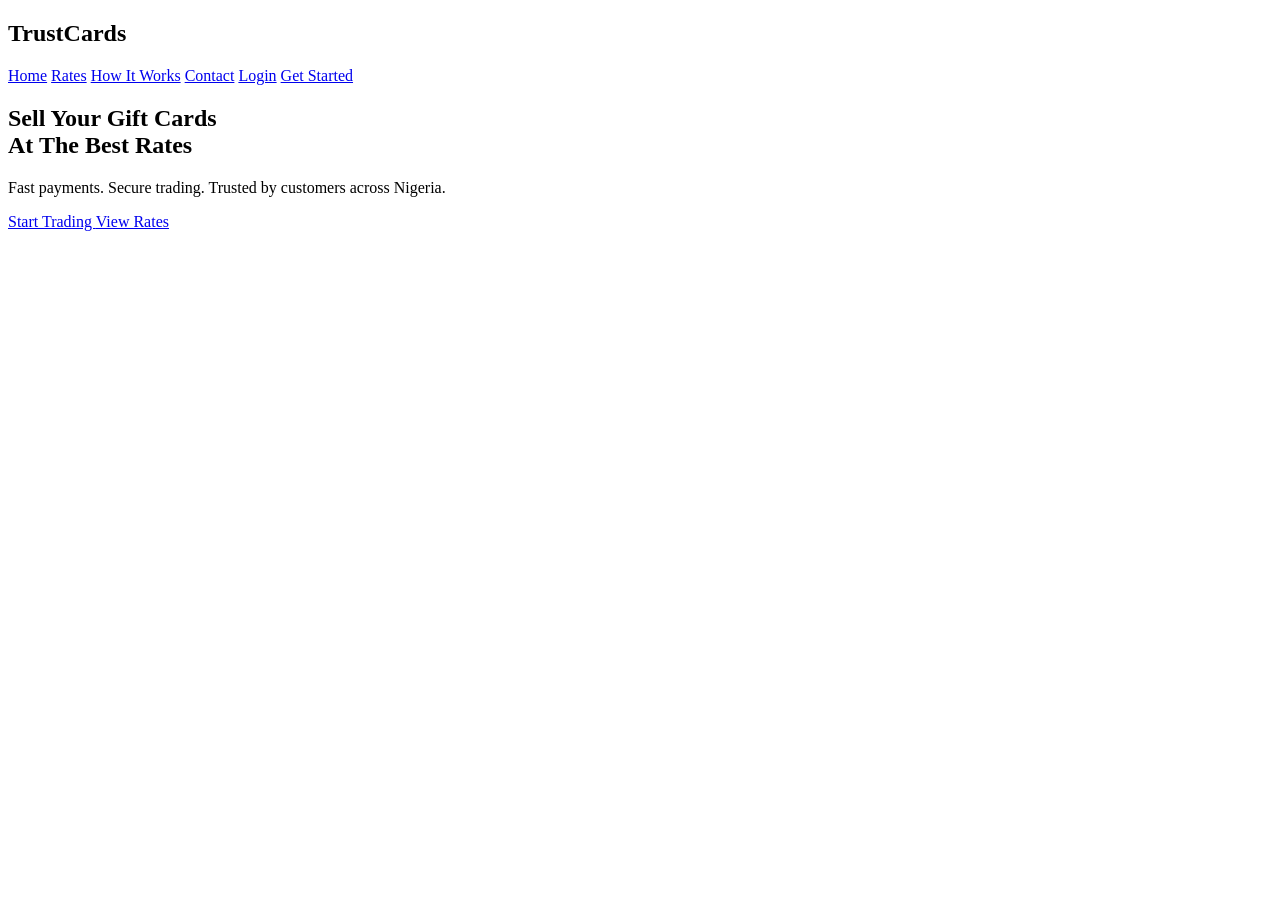
==== index.html @ 317414f0 "Create index.html" ====
<!DOCTYPE html>
<html lang="en">
<head>
    <meta charset="UTF-8">
    <meta name="viewport" content="width=device-width, initial-scale=1.0">

    <title>TrustCards | Sell Gift Cards at the Best Rates</title>

    <meta name="description" content="Sell your gift cards securely and get paid at the best rates in Nigeria.">

    <link rel="stylesheet" href="style.css">
</head>

<body>

<header class="navbar">

    <div class="container">

        <h2 class="logo">TrustCards</h2>

        <nav>

            <a href="#">Home</a>
            <a href="#">Rates</a>
            <a href="#">How It Works</a>
            <a href="#">Contact</a>

            <a href="login.html" class="login-btn">Login</a>

            <a href="register.html" class="register-btn">
                Get Started
            </a>

        </nav>

    </div>

</header>

<section class="hero">

    <div class="container">

        <h1>
            Sell Your Gift Cards
            <br>
            At The Best Rates
        </h1>

        <p>

            Fast payments.
            Secure trading.
            Trusted by customers across Nigeria.

        </p>

        <div class="hero-buttons">

            <a href="register.html" class="btn-primary">
                Start Trading
            </a>

            <a href="#" class="btn-secondary">
                View Rates
            </a>

        </div>

    </div>

</section>

<script src="app.js"></script>

</body>
</html>
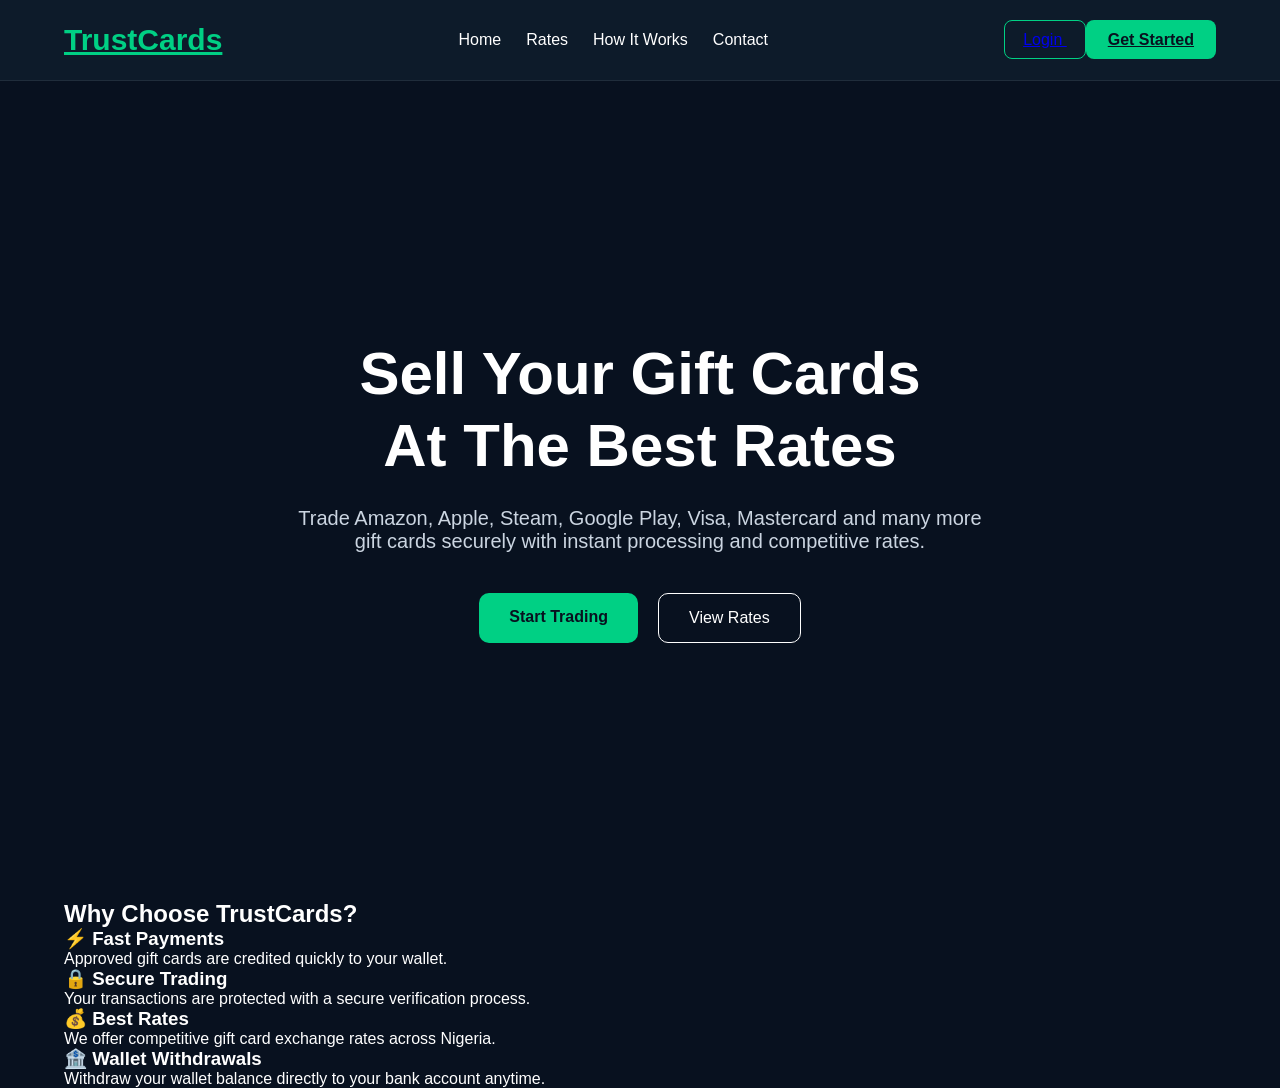
==== commit 77e01c37: "Update index.html" ====
--- a/index.html
+++ b/index.html
@@ -13,31 +13,39 @@
 
 <body>
 
+<!-- Navigation -->
 <header class="navbar">
 
     <div class="container">
 
-        <h2 class="logo">TrustCards</h2>
+        <a href="index.html" class="logo">TrustCards</a>
 
         <nav>
 
             <a href="#">Home</a>
-            <a href="#">Rates</a>
-            <a href="#">How It Works</a>
-            <a href="#">Contact</a>
+            <a href="#rates">Rates</a>
+            <a href="#how">How It Works</a>
+            <a href="#contact">Contact</a>
 
-            <a href="login.html" class="login-btn">Login</a>
+        </nav>
+
+        <div class="nav-buttons">
+
+            <a href="login.html" class="login-btn">
+                Login
+            </a>
 
             <a href="register.html" class="register-btn">
                 Get Started
             </a>
 
-        </nav>
+        </div>
 
     </div>
 
 </header>
 
+<!-- Hero -->
 <section class="hero">
 
     <div class="container">
@@ -49,11 +57,7 @@
         </h1>
 
         <p>
-
-            Fast payments.
-            Secure trading.
-            Trusted by customers across Nigeria.
-
+            Trade Amazon, Apple, Steam, Google Play, Visa, Mastercard and many more gift cards securely with instant processing and competitive rates.
         </p>
 
         <div class="hero-buttons">
@@ -62,9 +66,44 @@
                 Start Trading
             </a>
 
-            <a href="#" class="btn-secondary">
+            <a href="#rates" class="btn-secondary">
                 View Rates
             </a>
+
+        </div>
+
+    </div>
+
+</section>
+
+<!-- Why Choose Us -->
+<section class="features">
+
+    <div class="container">
+
+        <h2>Why Choose TrustCards?</h2>
+
+        <div class="features-grid">
+
+            <div class="feature-card">
+                <h3>⚡ Fast Payments</h3>
+                <p>Approved gift cards are credited quickly to your wallet.</p>
+            </div>
+
+            <div class="feature-card">
+                <h3>🔒 Secure Trading</h3>
+                <p>Your transactions are protected with a secure verification process.</p>
+            </div>
+
+            <div class="feature-card">
+                <h3>💰 Best Rates</h3>
+                <p>We offer competitive gift card exchange rates across Nigeria.</p>
+            </div>
+
+            <div class="feature-card">
+                <h3>🏦 Wallet Withdrawals</h3>
+                <p>Withdraw your wallet balance directly to your bank account anytime.</p>
+            </div>
 
         </div>
 
--- a/style.css
+++ b/style.css
@@ -0,0 +1,215 @@
+/* =========================
+   TrustCards
+========================= */
+
+*{
+    margin:0;
+    padding:0;
+    box-sizing:border-box;
+}
+
+body{
+
+    font-family:Arial, Helvetica, sans-serif;
+    background:#08111f;
+    color:#fff;
+
+}
+
+.container{
+
+    width:90%;
+    max-width:1200px;
+    margin:auto;
+
+}
+
+/* =========================
+   Navbar
+========================= */
+
+.navbar{
+
+    width:100%;
+    position:fixed;
+    top:0;
+    left:0;
+
+    background:#0d1b2a;
+
+    border-bottom:1px solid rgba(255,255,255,.08);
+
+    z-index:1000;
+
+}
+
+.navbar .container{
+
+    display:flex;
+    justify-content:space-between;
+    align-items:center;
+
+    height:80px;
+
+}
+
+.logo{
+
+    color:#00d084;
+    font-size:30px;
+    font-weight:bold;
+
+}
+
+nav{
+
+    display:flex;
+    align-items:center;
+    gap:25px;
+
+}
+
+nav a{
+
+    color:white;
+    text-decoration:none;
+    transition:.3s;
+
+}
+
+nav a:hover{
+
+    color:#00d084;
+
+}
+
+/* Buttons */
+
+.login-btn{
+
+    border:1px solid #00d084;
+
+    padding:10px 18px;
+
+    border-radius:8px;
+
+}
+
+.register-btn{
+
+    background:#00d084;
+    color:#08111f;
+
+    padding:11px 22px;
+
+    border-radius:8px;
+
+    font-weight:bold;
+
+}
+
+/* =========================
+   Hero
+========================= */
+
+.hero{
+
+    min-height:100vh;
+
+    display:flex;
+    justify-content:center;
+    align-items:center;
+
+    text-align:center;
+
+    padding-top:80px;
+
+}
+
+.hero h1{
+
+    font-size:60px;
+
+    line-height:1.2;
+
+    margin-bottom:25px;
+
+}
+
+.hero p{
+
+    color:#cbd5e1;
+
+    font-size:20px;
+
+    max-width:700px;
+
+    margin:auto;
+
+}
+
+.hero-buttons{
+
+    margin-top:40px;
+
+    display:flex;
+    justify-content:center;
+    gap:20px;
+
+}
+
+.btn-primary{
+
+    background:#00d084;
+
+    color:#08111f;
+
+    text-decoration:none;
+
+    padding:15px 30px;
+
+    border-radius:10px;
+
+    font-weight:bold;
+
+}
+
+.btn-secondary{
+
+    border:1px solid white;
+
+    color:white;
+
+    text-decoration:none;
+
+    padding:15px 30px;
+
+    border-radius:10px;
+
+}
+
+/* =========================
+   Mobile
+========================= */
+
+@media(max-width:768px){
+
+.hero h1{
+
+font-size:40px;
+
+}
+
+.hero-buttons{
+
+flex-direction:column;
+
+}
+
+nav{
+
+display:none;
+
+}
+
+}
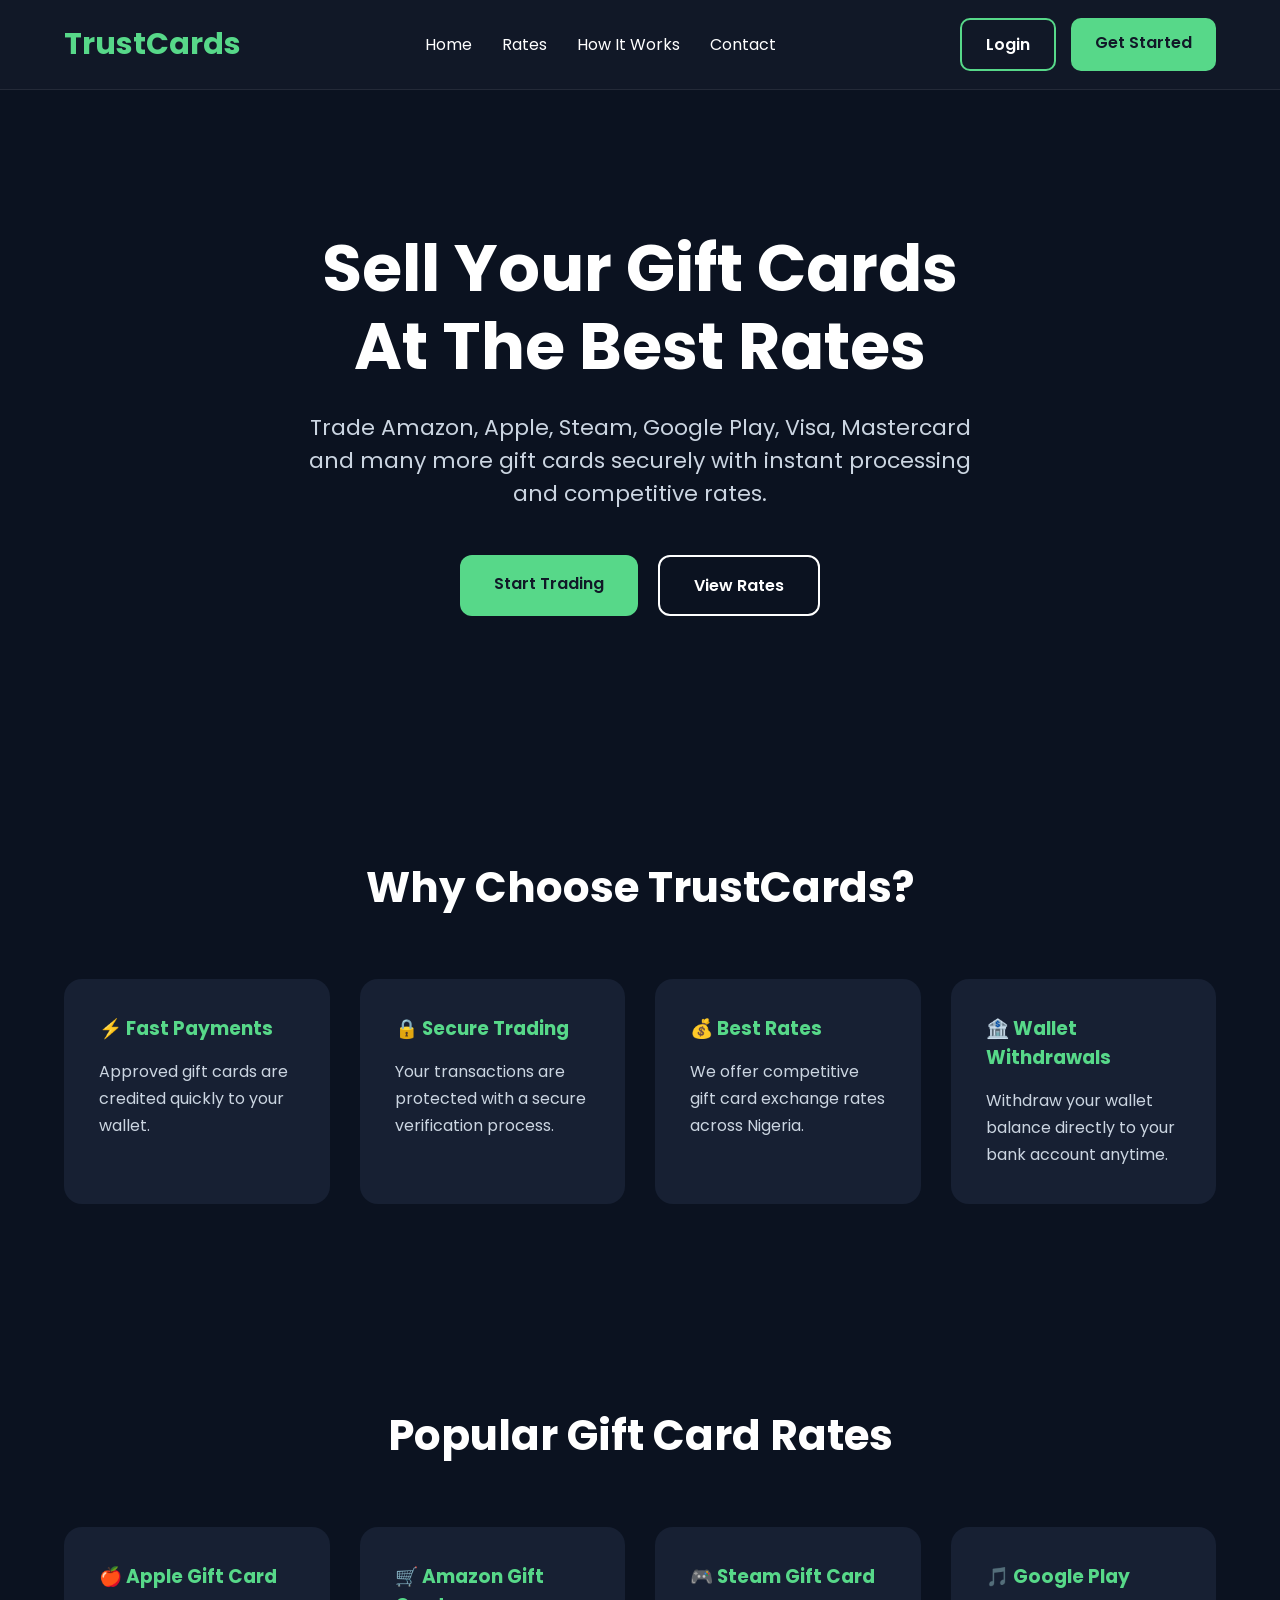
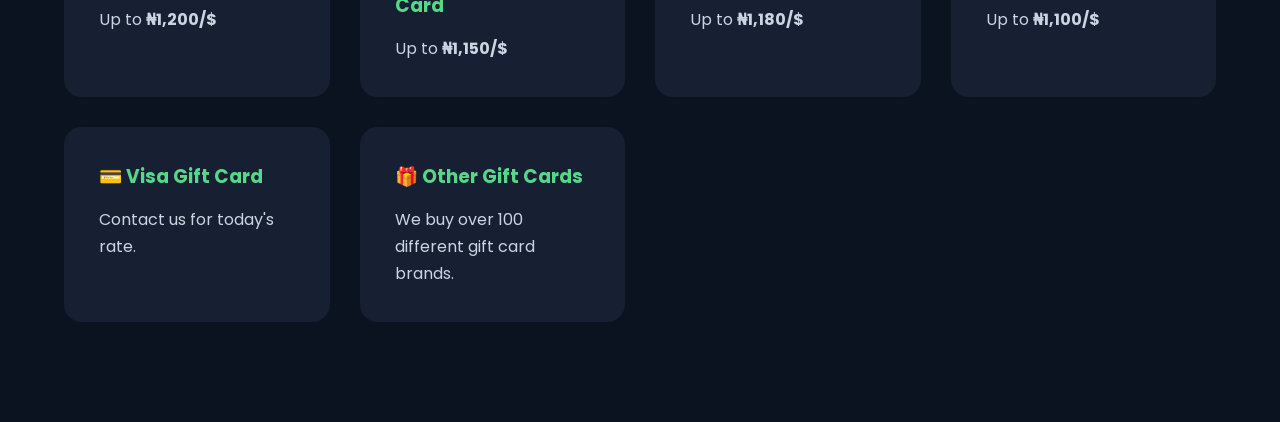
==== commit c0d9aba2: "Update index.html" ====
--- a/index.html
+++ b/index.html
@@ -111,7 +111,50 @@
 
 </section>
 
-<script src="app.js"></script>
+<!-- Rates -->
+<section class="features" id="rates">
+
+    <div class="container">
+
+        <h2>Popular Gift Card Rates</h2>
+
+        <div class="features-grid">
+
+            <div class="feature-card">
+                <h3>🍎 Apple Gift Card</h3>
+                <p>Up to <strong>₦1,200/$</strong></p>
+            </div>
+
+            <div class="feature-card">
+                <h3>🛒 Amazon Gift Card</h3>
+                <p>Up to <strong>₦1,150/$</strong></p>
+            </div>
+
+            <div class="feature-card">
+                <h3>🎮 Steam Gift Card</h3>
+                <p>Up to <strong>₦1,180/$</strong></p>
+            </div>
+
+            <div class="feature-card">
+                <h3>🎵 Google Play</h3>
+                <p>Up to <strong>₦1,100/$</strong></p>
+            </div>
+
+            <div class="feature-card">
+                <h3>💳 Visa Gift Card</h3>
+                <p>Contact us for today's rate.</p>
+            </div>
+
+            <div class="feature-card">
+                <h3>🎁 Other Gift Cards</h3>
+                <p>We buy over 100 different gift card brands.</p>
+            </div>
+
+        </div>
+
+    </div>
+
+</section>
 
 </body>
 </html>
--- a/style.css
+++ b/style.css
@@ -1,6 +1,12 @@
-/* =========================
-   TrustCards
-========================= */
+/* ===========================
+   Google Font
+=========================== */
+
+@import url('https://fonts.googleapis.com/css2?family=Poppins:wght@300;400;500;600;700;800&display=swap');
+
+/* ===========================
+   Reset
+=========================== */
 
 *{
     margin:0;
@@ -8,208 +14,170 @@
     box-sizing:border-box;
 }
 
+html{
+    scroll-behavior:smooth;
+}
+
 body{
-
-    font-family:Arial, Helvetica, sans-serif;
-    background:#08111f;
+    font-family:'Poppins',sans-serif;
+    background:#0b1220;
     color:#fff;
-
 }
 
 .container{
-
     width:90%;
     max-width:1200px;
     margin:auto;
-
 }
 
-/* =========================
-   Navbar
-========================= */
+/* ===========================
+   Navigation
+=========================== */
 
 .navbar{
-
-    width:100%;
-    position:fixed;
+    position:sticky;
     top:0;
-    left:0;
-
-    background:#0d1b2a;
-
+    background:#111827;
     border-bottom:1px solid rgba(255,255,255,.08);
-
     z-index:1000;
-
 }
 
 .navbar .container{
-
     display:flex;
     justify-content:space-between;
     align-items:center;
-
-    height:80px;
-
+    padding:18px 0;
 }
 
 .logo{
-
-    color:#00d084;
+    color:#57d889;
+    text-decoration:none;
     font-size:30px;
-    font-weight:bold;
-
+    font-weight:700;
 }
 
 nav{
-
     display:flex;
-    align-items:center;
-    gap:25px;
-
+    gap:30px;
 }
 
 nav a{
-
-    color:white;
+    color:#fff;
     text-decoration:none;
     transition:.3s;
-
 }
 
 nav a:hover{
-
-    color:#00d084;
-
+    color:#57d889;
 }
 
-/* Buttons */
+.nav-buttons{
+    display:flex;
+    gap:15px;
+}
+
+.login-btn,
+.register-btn{
+    text-decoration:none;
+    padding:12px 24px;
+    border-radius:10px;
+    font-weight:600;
+}
 
 .login-btn{
-
-    border:1px solid #00d084;
-
-    padding:10px 18px;
-
-    border-radius:8px;
-
+    border:2px solid #57d889;
+    color:#fff;
 }
 
 .register-btn{
-
-    background:#00d084;
-    color:#08111f;
-
-    padding:11px 22px;
-
-    border-radius:8px;
-
-    font-weight:bold;
-
+    background:#57d889;
+    color:#111827;
 }
 
-/* =========================
+/* ===========================
    Hero
-========================= */
+=========================== */
 
 .hero{
-
-    min-height:100vh;
-
-    display:flex;
-    justify-content:center;
-    align-items:center;
-
+    padding:140px 0;
     text-align:center;
-
-    padding-top:80px;
-
 }
 
 .hero h1{
-
-    font-size:60px;
-
+    font-size:65px;
     line-height:1.2;
-
     margin-bottom:25px;
-
 }
 
 .hero p{
-
+    max-width:700px;
+    margin:auto;
+    font-size:22px;
     color:#cbd5e1;
-
-    font-size:20px;
-
-    max-width:700px;
-
-    margin:auto;
-
 }
 
 .hero-buttons{
-
-    margin-top:40px;
-
+    margin-top:45px;
     display:flex;
     justify-content:center;
     gap:20px;
+}
 
+.btn-primary,
+.btn-secondary{
+    padding:16px 34px;
+    border-radius:12px;
+    text-decoration:none;
+    font-weight:600;
 }
 
 .btn-primary{
-
-    background:#00d084;
-
-    color:#08111f;
-
-    text-decoration:none;
-
-    padding:15px 30px;
-
-    border-radius:10px;
-
-    font-weight:bold;
-
+    background:#57d889;
+    color:#111827;
 }
 
 .btn-secondary{
-
-    border:1px solid white;
-
-    color:white;
-
-    text-decoration:none;
-
-    padding:15px 30px;
-
-    border-radius:10px;
-
+    border:2px solid #fff;
+    color:#fff;
 }
 
-/* =========================
-   Mobile
-========================= */
+/* ===========================
+   Features
+=========================== */
 
-@media(max-width:768px){
-
-.hero h1{
-
-font-size:40px;
-
+.features{
+    padding:100px 0;
 }
 
-.hero-buttons{
-
-flex-direction:column;
-
+.features h2{
+    text-align:center;
+    font-size:42px;
+    margin-bottom:60px;
 }
 
-nav{
-
-display:none;
-
+.features-grid{
+    display:grid;
+    grid-template-columns:repeat(auto-fit,minmax(250px,1fr));
+    gap:30px;
 }
 
+.feature-card{
+    background:#172033;
+    padding:35px;
+    border-radius:18px;
+    transition:.3s;
 }
+
+.feature-card:hover{
+    transform:translateY(-10px);
+}
+
+.feature-card h3{
+    margin-bottom:15px;
+    color:#57d889;
+}
+
+.feature-card p{
+    color:#cbd5e1;
+    line-height:1.7;
+}
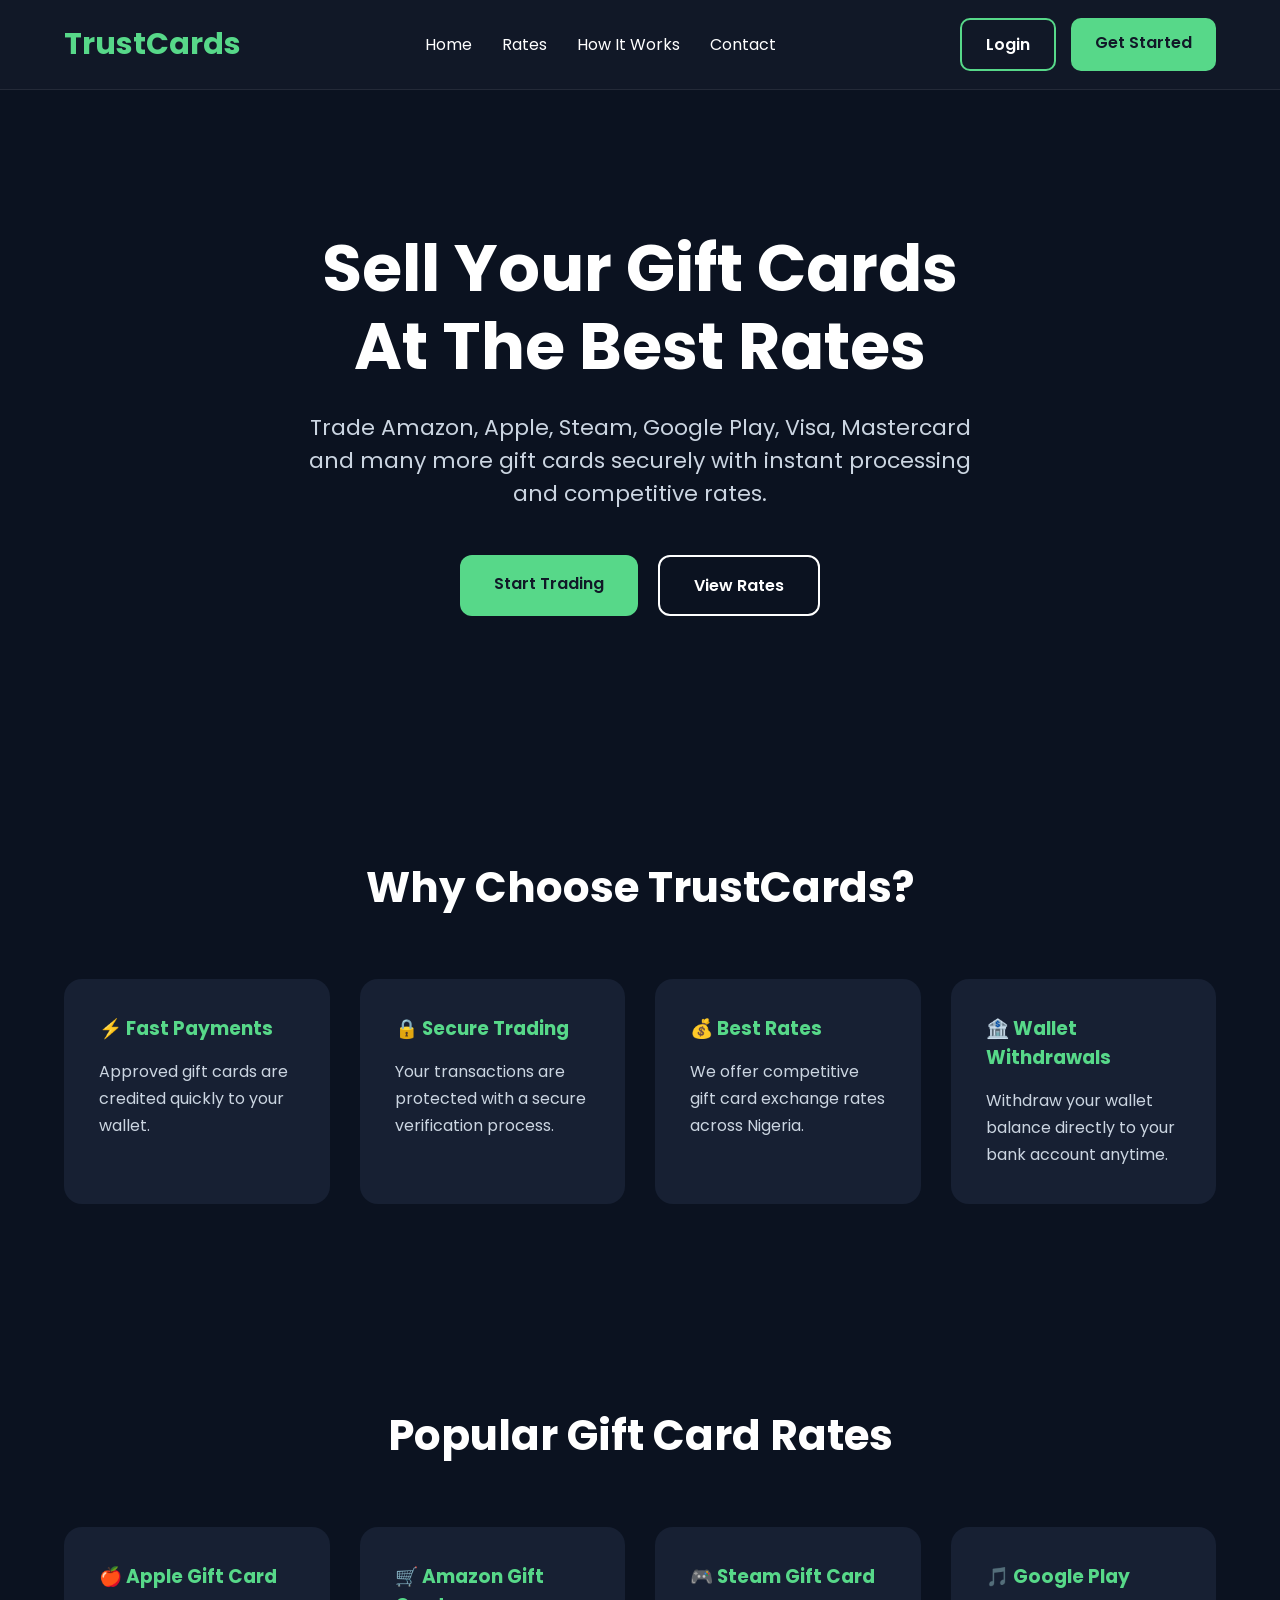
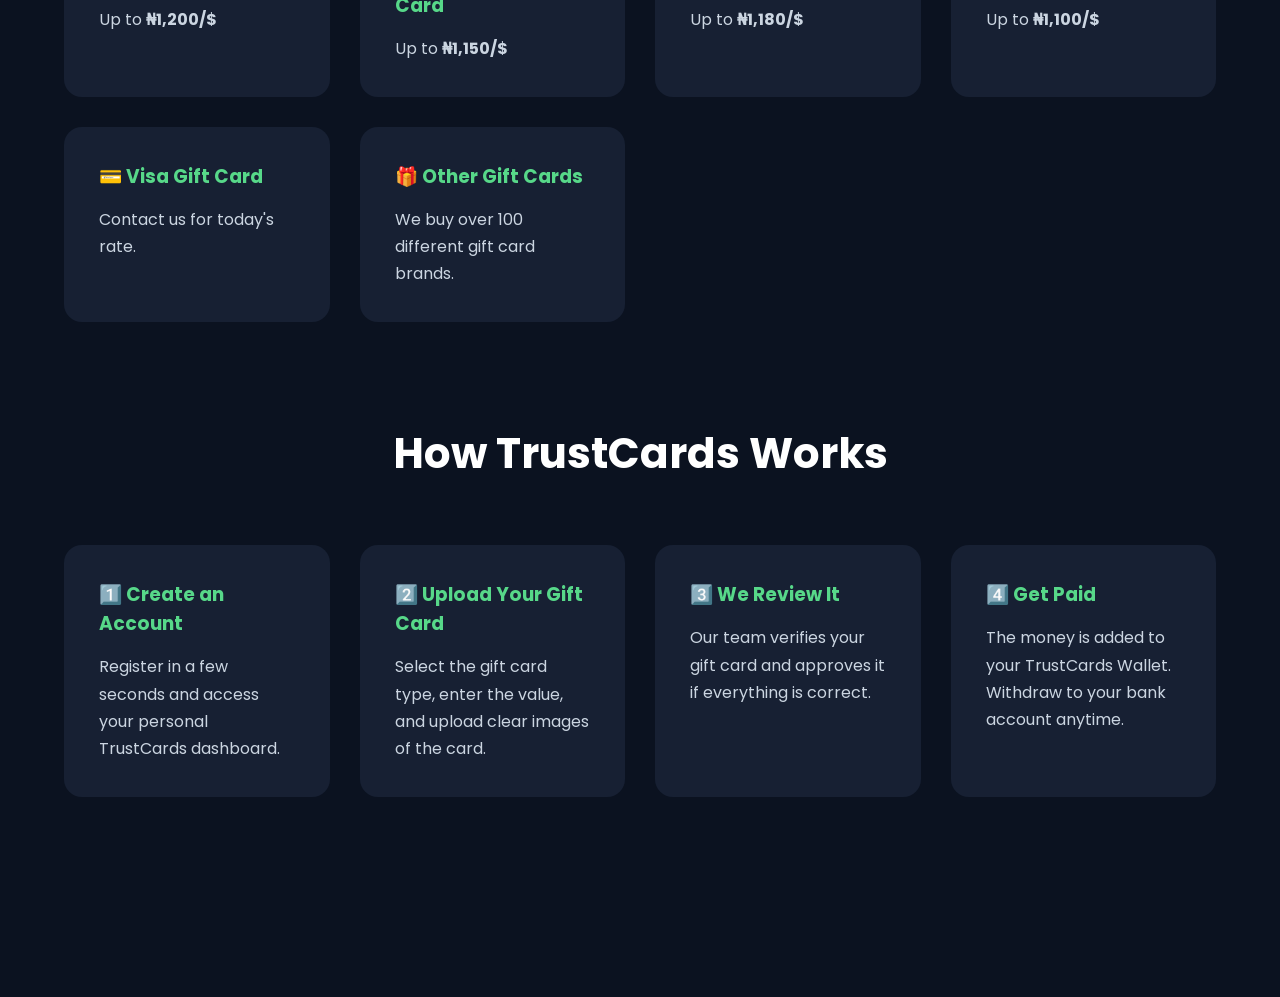
==== commit e5dcbc0f: "Update index.html" ====
--- a/index.html
+++ b/index.html
@@ -154,6 +154,39 @@
 
     </div>
 
+<!-- How It Works -->
+<section class="features" id="how">
+
+    <div class="container">
+
+        <h2>How TrustCards Works</h2>
+
+        <div class="features-grid">
+
+            <div class="feature-card">
+                <h3>1️⃣ Create an Account</h3>
+                <p>Register in a few seconds and access your personal TrustCards dashboard.</p>
+            </div>
+
+            <div class="feature-card">
+                <h3>2️⃣ Upload Your Gift Card</h3>
+                <p>Select the gift card type, enter the value, and upload clear images of the card.</p>
+            </div>
+
+            <div class="feature-card">
+                <h3>3️⃣ We Review It</h3>
+                <p>Our team verifies your gift card and approves it if everything is correct.</p>
+            </div>
+
+            <div class="feature-card">
+                <h3>4️⃣ Get Paid</h3>
+                <p>The money is added to your TrustCards Wallet. Withdraw to your bank account anytime.</p>
+            </div>
+
+        </div>
+
+    </div>
+
 </section>
 
 </body>
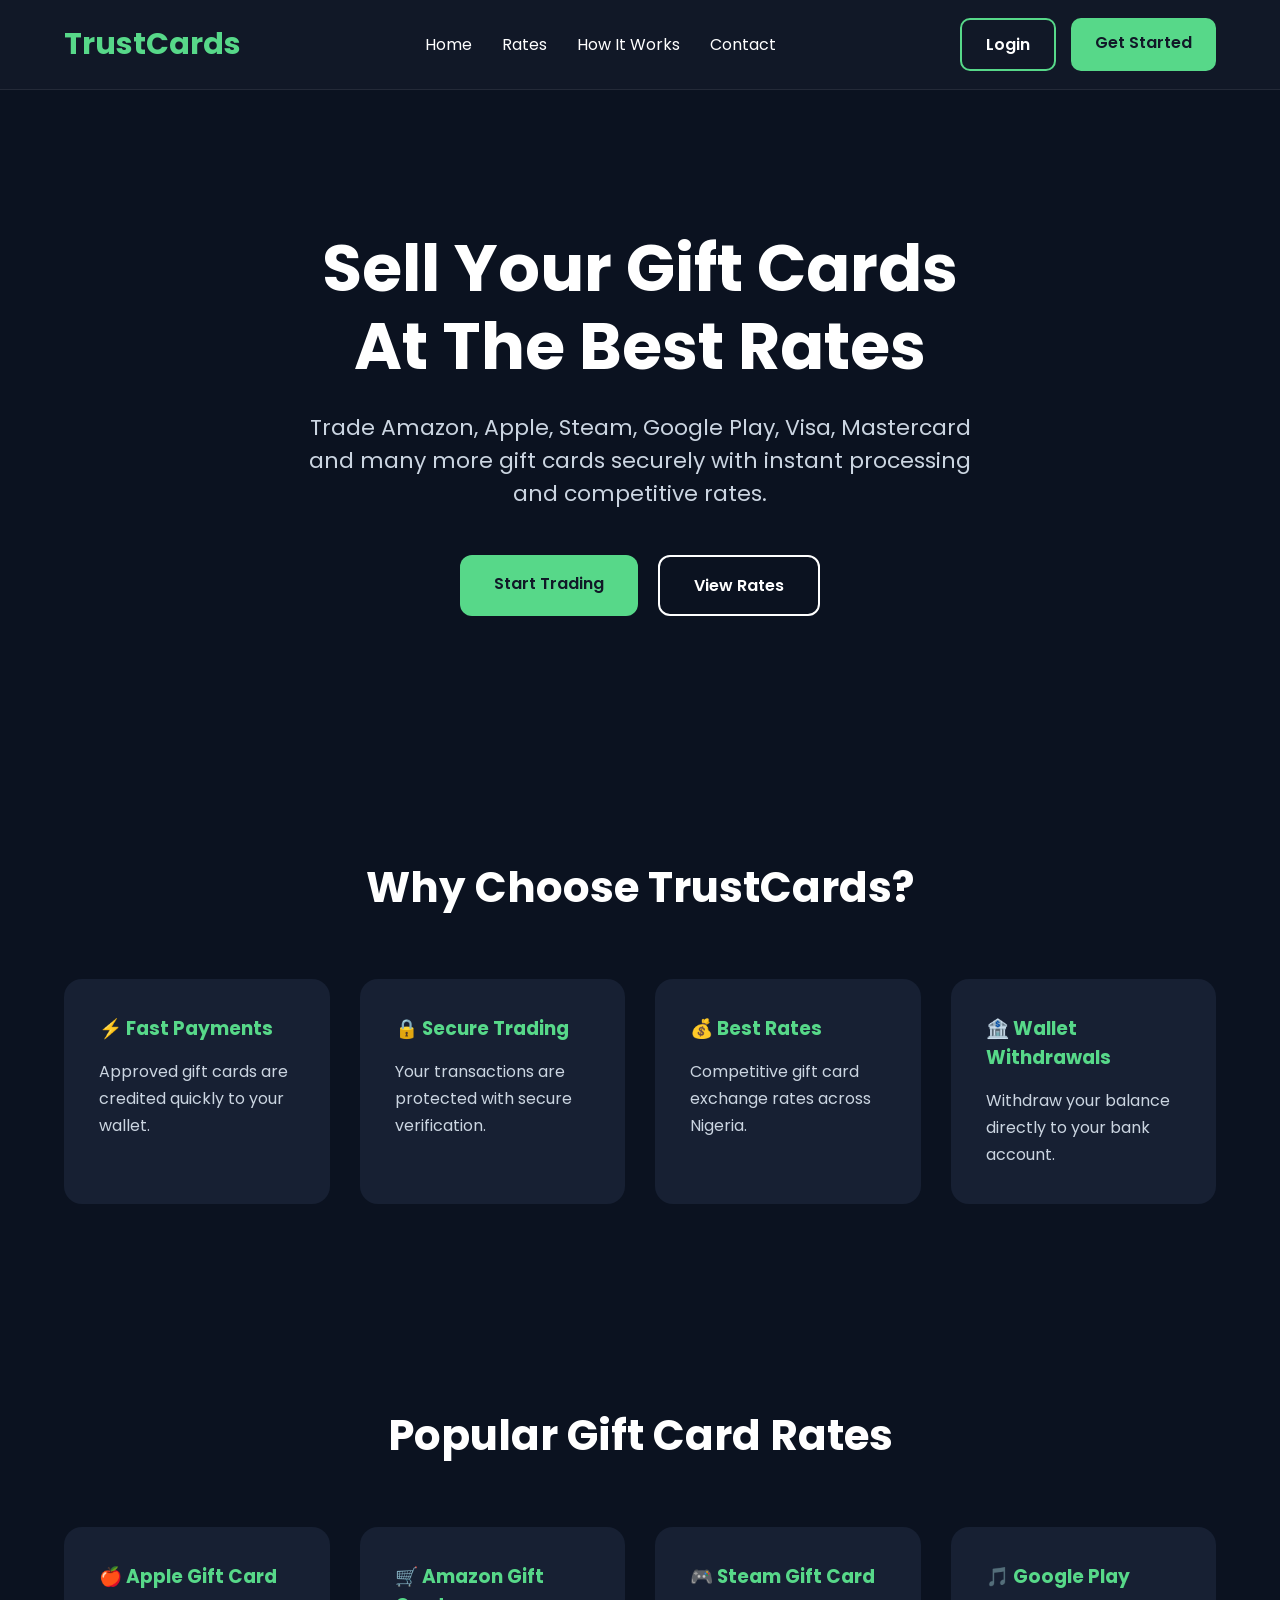
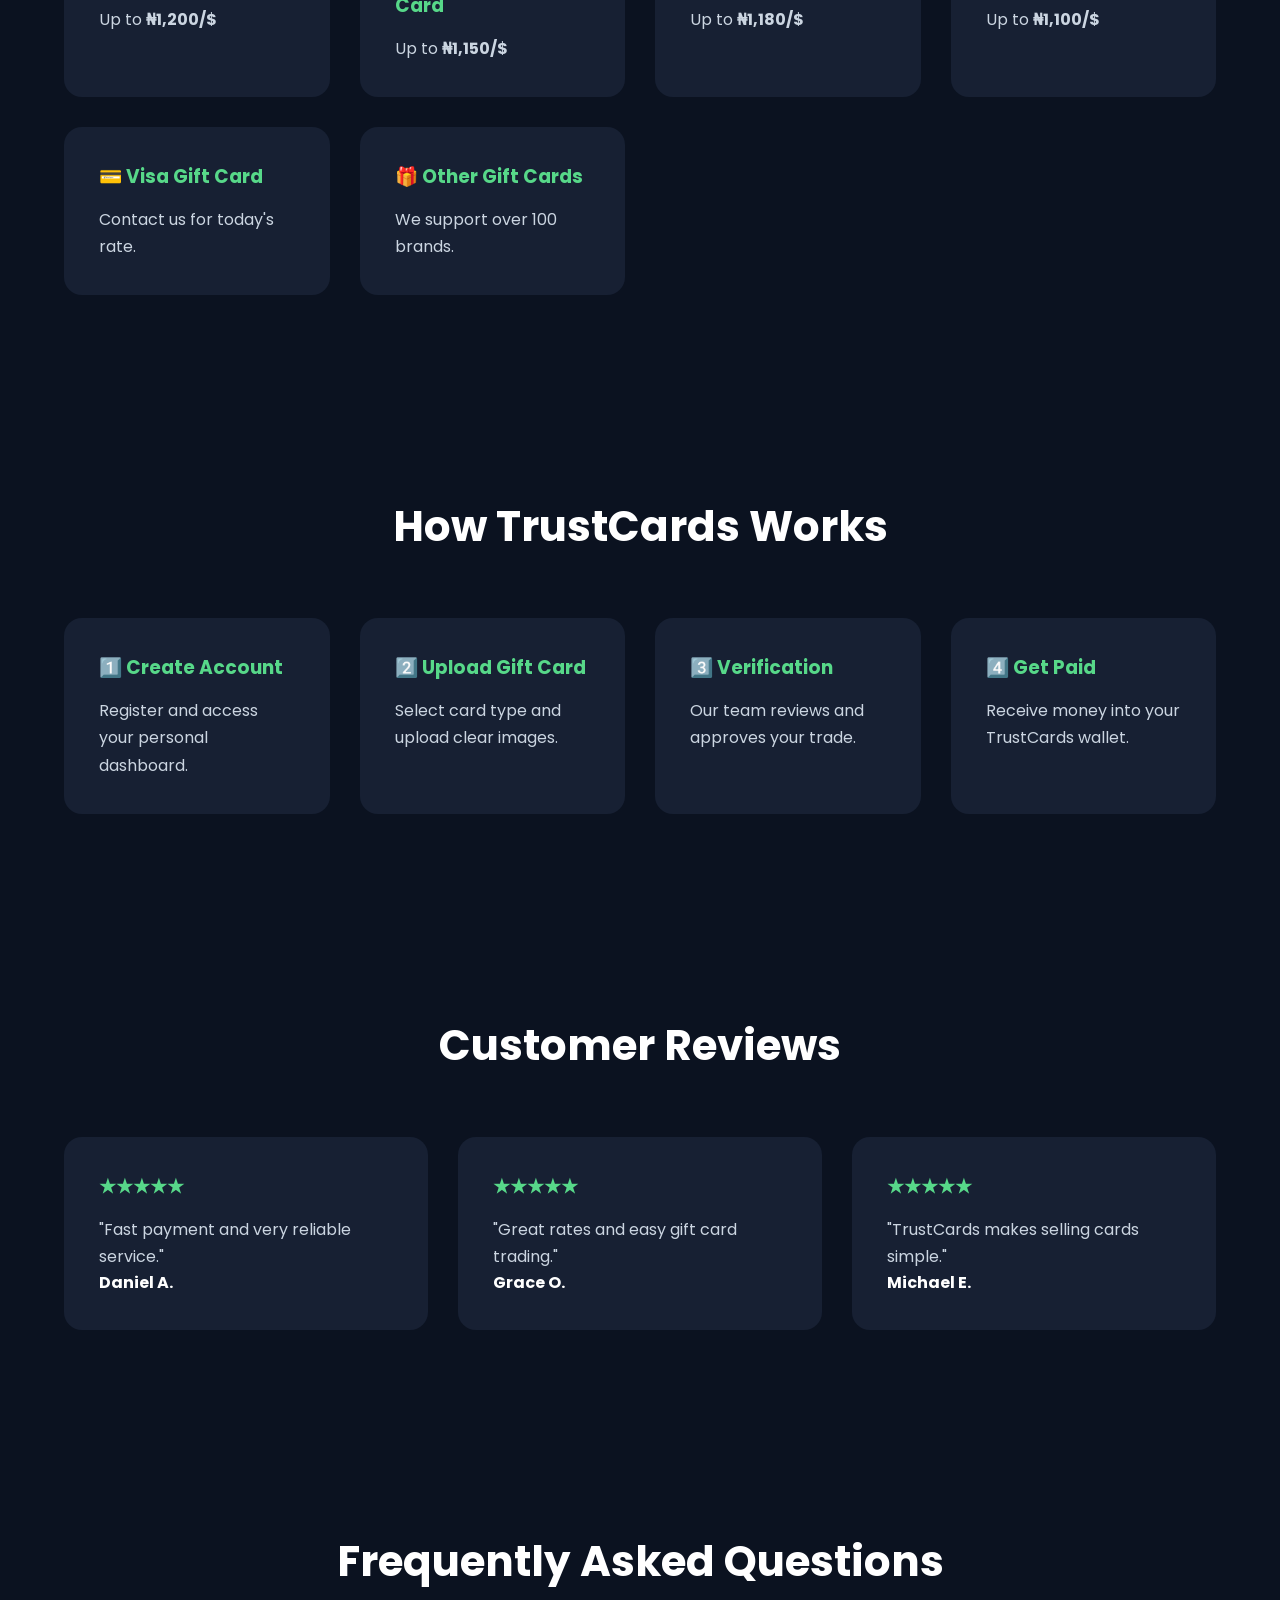
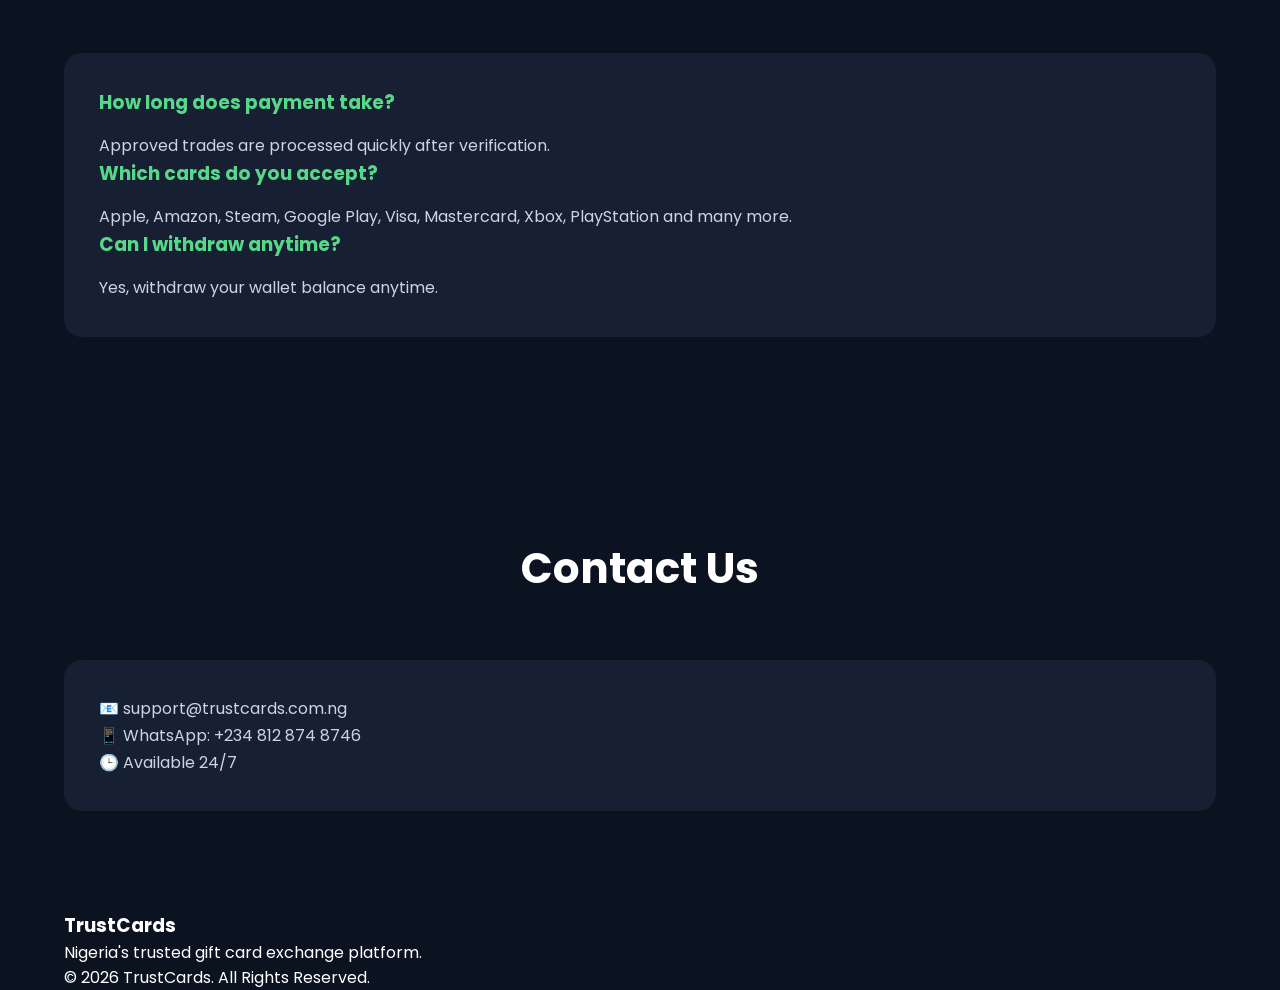
==== commit 34e33268: "Update index.html" ====
--- a/index.html
+++ b/index.html
@@ -1,193 +1,448 @@
 <!DOCTYPE html>
 <html lang="en">
+
 <head>
-    <meta charset="UTF-8">
-    <meta name="viewport" content="width=device-width, initial-scale=1.0">
-
-    <title>TrustCards | Sell Gift Cards at the Best Rates</title>
-
-    <meta name="description" content="Sell your gift cards securely and get paid at the best rates in Nigeria.">
-
-    <link rel="stylesheet" href="style.css">
+
+<meta charset="UTF-8">
+<meta name="viewport" content="width=device-width, initial-scale=1.0">
+
+<title>TrustCards | Sell Gift Cards at the Best Rates</title>
+
+<meta name="description" content="Sell your gift cards securely and get paid at the best rates in Nigeria.">
+
+<link rel="stylesheet" href="style.css">
+
 </head>
 
+
 <body>
 
+
 <!-- Navigation -->
+
 <header class="navbar">
 
-    <div class="container">
-
-        <a href="index.html" class="logo">TrustCards</a>
-
-        <nav>
-
-            <a href="#">Home</a>
-            <a href="#rates">Rates</a>
-            <a href="#how">How It Works</a>
-            <a href="#contact">Contact</a>
-
-        </nav>
-
-        <div class="nav-buttons">
-
-            <a href="login.html" class="login-btn">
-                Login
-            </a>
-
-            <a href="register.html" class="register-btn">
-                Get Started
-            </a>
-
-        </div>
-
-    </div>
+<div class="container">
+
+<a href="index.html" class="logo">
+TrustCards
+</a>
+
+
+<nav>
+
+<a href="#">Home</a>
+<a href="#rates">Rates</a>
+<a href="#how">How It Works</a>
+<a href="#contact">Contact</a>
+
+</nav>
+
+
+<div class="nav-buttons">
+
+<a href="login.html" class="login-btn">
+Login
+</a>
+
+
+<a href="register.html" class="register-btn">
+Get Started
+</a>
+
+</div>
+
+</div>
 
 </header>
 
+
+
 <!-- Hero -->
+
 <section class="hero">
 
-    <div class="container">
-
-        <h1>
-            Sell Your Gift Cards
-            <br>
-            At The Best Rates
-        </h1>
-
-        <p>
-            Trade Amazon, Apple, Steam, Google Play, Visa, Mastercard and many more gift cards securely with instant processing and competitive rates.
-        </p>
-
-        <div class="hero-buttons">
-
-            <a href="register.html" class="btn-primary">
-                Start Trading
-            </a>
-
-            <a href="#rates" class="btn-secondary">
-                View Rates
-            </a>
-
-        </div>
-
-    </div>
-
-</section>
-
-<!-- Why Choose Us -->
+<div class="container">
+
+
+<h1>
+Sell Your Gift Cards
+<br>
+At The Best Rates
+</h1>
+
+
+<p>
+Trade Amazon, Apple, Steam, Google Play, Visa, Mastercard and many more gift cards securely with instant processing and competitive rates.
+</p>
+
+
+<div class="hero-buttons">
+
+<a href="register.html" class="btn-primary">
+Start Trading
+</a>
+
+
+<a href="#rates" class="btn-secondary">
+View Rates
+</a>
+
+
+</div>
+
+</div>
+
+</section>
+
+
+
+
+<!-- Features -->
+
 <section class="features">
 
-    <div class="container">
-
-        <h2>Why Choose TrustCards?</h2>
-
-        <div class="features-grid">
-
-            <div class="feature-card">
-                <h3>⚡ Fast Payments</h3>
-                <p>Approved gift cards are credited quickly to your wallet.</p>
-            </div>
-
-            <div class="feature-card">
-                <h3>🔒 Secure Trading</h3>
-                <p>Your transactions are protected with a secure verification process.</p>
-            </div>
-
-            <div class="feature-card">
-                <h3>💰 Best Rates</h3>
-                <p>We offer competitive gift card exchange rates across Nigeria.</p>
-            </div>
-
-            <div class="feature-card">
-                <h3>🏦 Wallet Withdrawals</h3>
-                <p>Withdraw your wallet balance directly to your bank account anytime.</p>
-            </div>
-
-        </div>
-
-    </div>
-
-</section>
+
+<div class="container">
+
+
+<h2>
+Why Choose TrustCards?
+</h2>
+
+
+<div class="features-grid">
+
+
+<div class="feature-card">
+<h3>⚡ Fast Payments</h3>
+<p>Approved gift cards are credited quickly to your wallet.</p>
+</div>
+
+
+<div class="feature-card">
+<h3>🔒 Secure Trading</h3>
+<p>Your transactions are protected with secure verification.</p>
+</div>
+
+
+<div class="feature-card">
+<h3>💰 Best Rates</h3>
+<p>Competitive gift card exchange rates across Nigeria.</p>
+</div>
+
+
+<div class="feature-card">
+<h3>🏦 Wallet Withdrawals</h3>
+<p>Withdraw your balance directly to your bank account.</p>
+</div>
+
+
+</div>
+
+</div>
+
+
+</section>
+
+
+
 
 <!-- Rates -->
+
+
 <section class="features" id="rates">
 
-    <div class="container">
-
-        <h2>Popular Gift Card Rates</h2>
-
-        <div class="features-grid">
-
-            <div class="feature-card">
-                <h3>🍎 Apple Gift Card</h3>
-                <p>Up to <strong>₦1,200/$</strong></p>
-            </div>
-
-            <div class="feature-card">
-                <h3>🛒 Amazon Gift Card</h3>
-                <p>Up to <strong>₦1,150/$</strong></p>
-            </div>
-
-            <div class="feature-card">
-                <h3>🎮 Steam Gift Card</h3>
-                <p>Up to <strong>₦1,180/$</strong></p>
-            </div>
-
-            <div class="feature-card">
-                <h3>🎵 Google Play</h3>
-                <p>Up to <strong>₦1,100/$</strong></p>
-            </div>
-
-            <div class="feature-card">
-                <h3>💳 Visa Gift Card</h3>
-                <p>Contact us for today's rate.</p>
-            </div>
-
-            <div class="feature-card">
-                <h3>🎁 Other Gift Cards</h3>
-                <p>We buy over 100 different gift card brands.</p>
-            </div>
-
-        </div>
-
-    </div>
+
+<div class="container">
+
+
+<h2>
+Popular Gift Card Rates
+</h2>
+
+
+<div class="features-grid">
+
+
+<div class="feature-card">
+<h3>🍎 Apple Gift Card</h3>
+<p>Up to <strong>₦1,200/$</strong></p>
+</div>
+
+
+<div class="feature-card">
+<h3>🛒 Amazon Gift Card</h3>
+<p>Up to <strong>₦1,150/$</strong></p>
+</div>
+
+
+<div class="feature-card">
+<h3>🎮 Steam Gift Card</h3>
+<p>Up to <strong>₦1,180/$</strong></p>
+</div>
+
+
+<div class="feature-card">
+<h3>🎵 Google Play</h3>
+<p>Up to <strong>₦1,100/$</strong></p>
+</div>
+
+
+<div class="feature-card">
+<h3>💳 Visa Gift Card</h3>
+<p>Contact us for today's rate.</p>
+</div>
+
+
+<div class="feature-card">
+<h3>🎁 Other Gift Cards</h3>
+<p>We support over 100 brands.</p>
+</div>
+
+
+</div>
+
+</div>
+
+
+</section>
+
+
+
 
 <!-- How It Works -->
+
+
 <section class="features" id="how">
 
-    <div class="container">
-
-        <h2>How TrustCards Works</h2>
-
-        <div class="features-grid">
-
-            <div class="feature-card">
-                <h3>1️⃣ Create an Account</h3>
-                <p>Register in a few seconds and access your personal TrustCards dashboard.</p>
-            </div>
-
-            <div class="feature-card">
-                <h3>2️⃣ Upload Your Gift Card</h3>
-                <p>Select the gift card type, enter the value, and upload clear images of the card.</p>
-            </div>
-
-            <div class="feature-card">
-                <h3>3️⃣ We Review It</h3>
-                <p>Our team verifies your gift card and approves it if everything is correct.</p>
-            </div>
-
-            <div class="feature-card">
-                <h3>4️⃣ Get Paid</h3>
-                <p>The money is added to your TrustCards Wallet. Withdraw to your bank account anytime.</p>
-            </div>
-
-        </div>
-
-    </div>
-
-</section>
+
+<div class="container">
+
+
+<h2>
+How TrustCards Works
+</h2>
+
+
+<div class="features-grid">
+
+
+<div class="feature-card">
+<h3>1️⃣ Create Account</h3>
+<p>Register and access your personal dashboard.</p>
+</div>
+
+
+<div class="feature-card">
+<h3>2️⃣ Upload Gift Card</h3>
+<p>Select card type and upload clear images.</p>
+</div>
+
+
+<div class="feature-card">
+<h3>3️⃣ Verification</h3>
+<p>Our team reviews and approves your trade.</p>
+</div>
+
+
+<div class="feature-card">
+<h3>4️⃣ Get Paid</h3>
+<p>Receive money into your TrustCards wallet.</p>
+</div>
+
+
+</div>
+
+</div>
+
+
+</section>
+
+
+
+
+
+<!-- Reviews -->
+
+
+<section class="features">
+
+
+<div class="container">
+
+
+<h2>
+Customer Reviews
+</h2>
+
+
+<div class="features-grid">
+
+
+<div class="feature-card">
+<h3>★★★★★</h3>
+<p>"Fast payment and very reliable service."</p>
+<strong>Daniel A.</strong>
+</div>
+
+
+<div class="feature-card">
+<h3>★★★★★</h3>
+<p>"Great rates and easy gift card trading."</p>
+<strong>Grace O.</strong>
+</div>
+
+
+<div class="feature-card">
+<h3>★★★★★</h3>
+<p>"TrustCards makes selling cards simple."</p>
+<strong>Michael E.</strong>
+</div>
+
+
+</div>
+
+
+</div>
+
+
+</section>
+
+
+
+
+
+<!-- FAQ -->
+
+
+<section class="features">
+
+
+<div class="container">
+
+
+<h2>
+Frequently Asked Questions
+</h2>
+
+
+<div class="feature-card">
+
+<h3>
+How long does payment take?
+</h3>
+
+<p>
+Approved trades are processed quickly after verification.
+</p>
+
+
+<h3>
+Which cards do you accept?
+</h3>
+
+<p>
+Apple, Amazon, Steam, Google Play, Visa, Mastercard, Xbox, PlayStation and many more.
+</p>
+
+
+<h3>
+Can I withdraw anytime?
+</h3>
+
+<p>
+Yes, withdraw your wallet balance anytime.
+</p>
+
+
+</div>
+
+
+</div>
+
+
+</section>
+
+
+
+
+
+<!-- Contact -->
+
+
+<section class="features" id="contact">
+
+
+<div class="container">
+
+
+<h2>
+Contact Us
+</h2>
+
+
+<div class="feature-card">
+
+
+<p>
+📧 support@trustcards.com.ng
+</p>
+
+
+<p>
+📱 WhatsApp: +234 812 874 8746
+</p>
+
+
+<p>
+🕒 Available 24/7
+</p>
+
+
+</div>
+
+
+</div>
+
+
+</section>
+
+
+
+
+
+<!-- Footer -->
+
+
+<footer>
+
+
+<div class="container">
+
+
+<h3>
+TrustCards
+</h3>
+
+
+<p>
+Nigeria's trusted gift card exchange platform.
+</p>
+
+
+<p>
+© 2026 TrustCards. All Rights Reserved.
+</p>
+
+
+</div>
+
+
+</footer>
+
+
 
 </body>
+
 </html>
